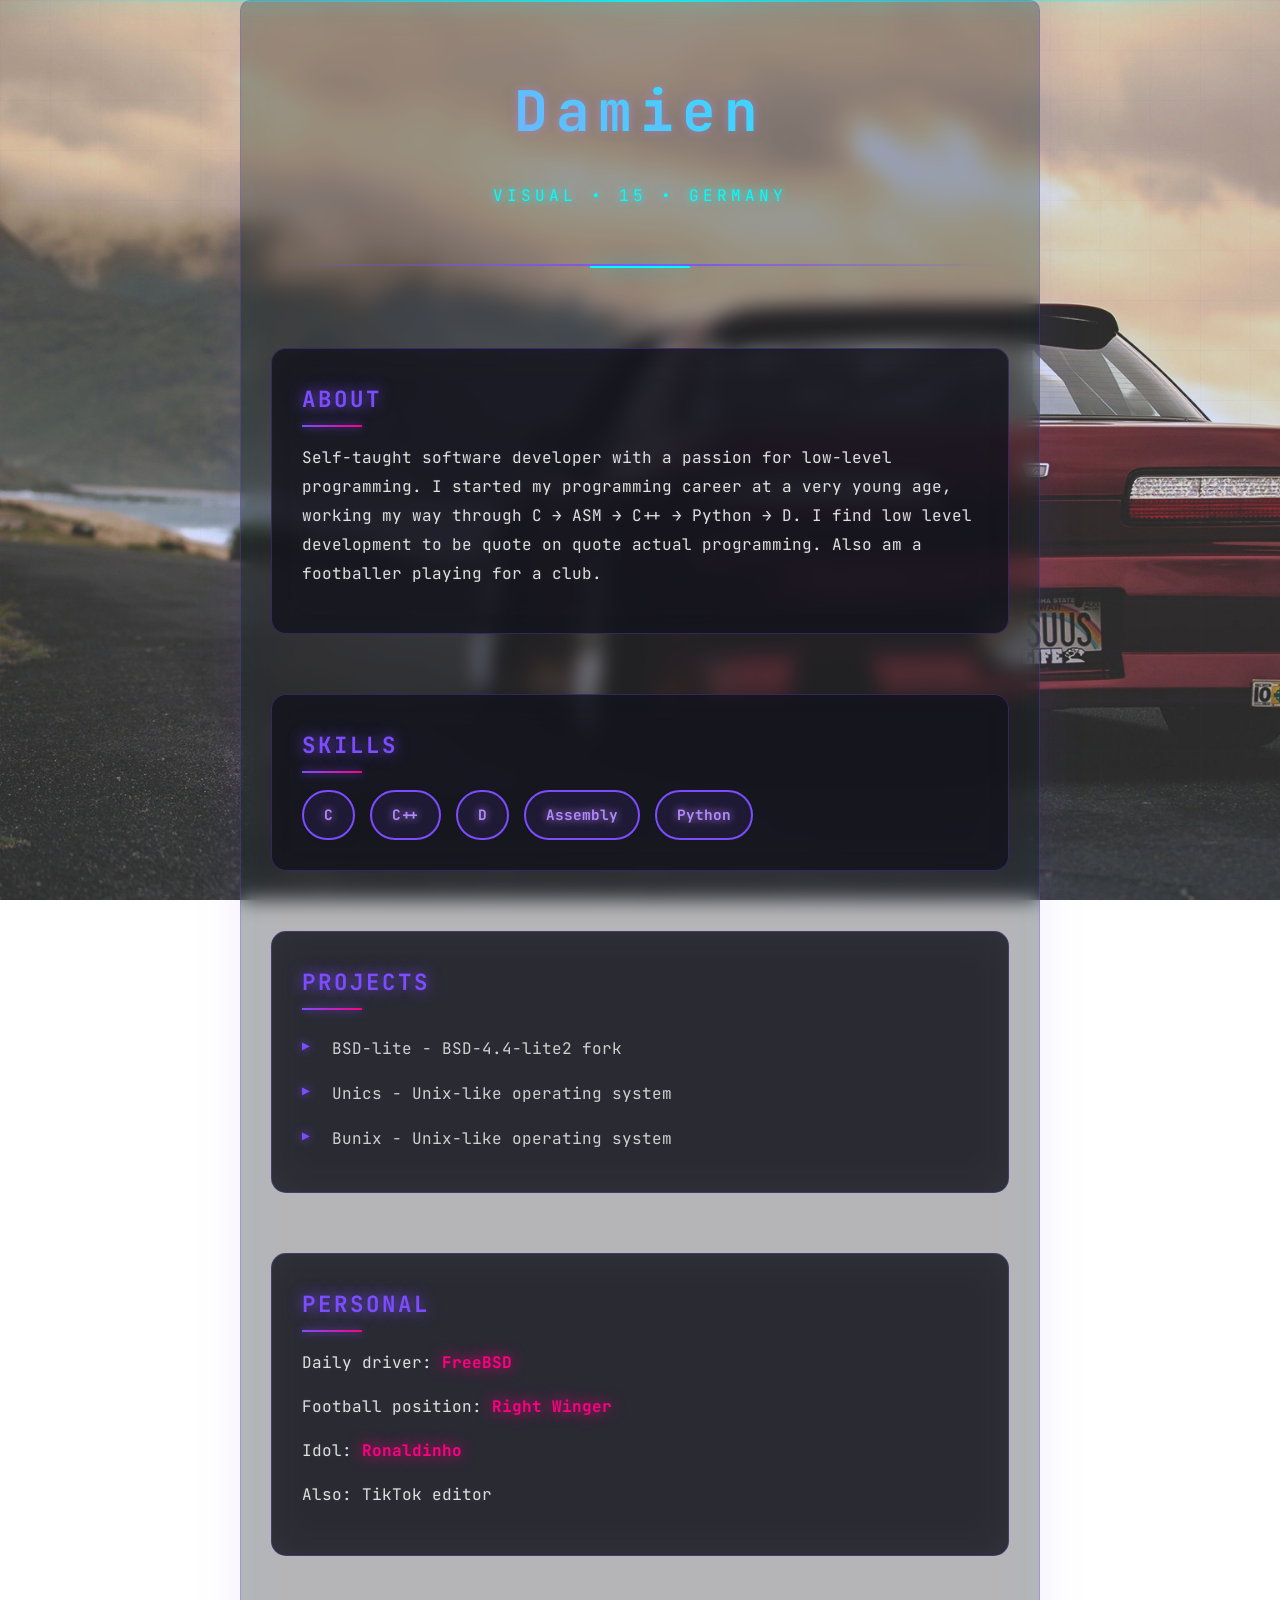
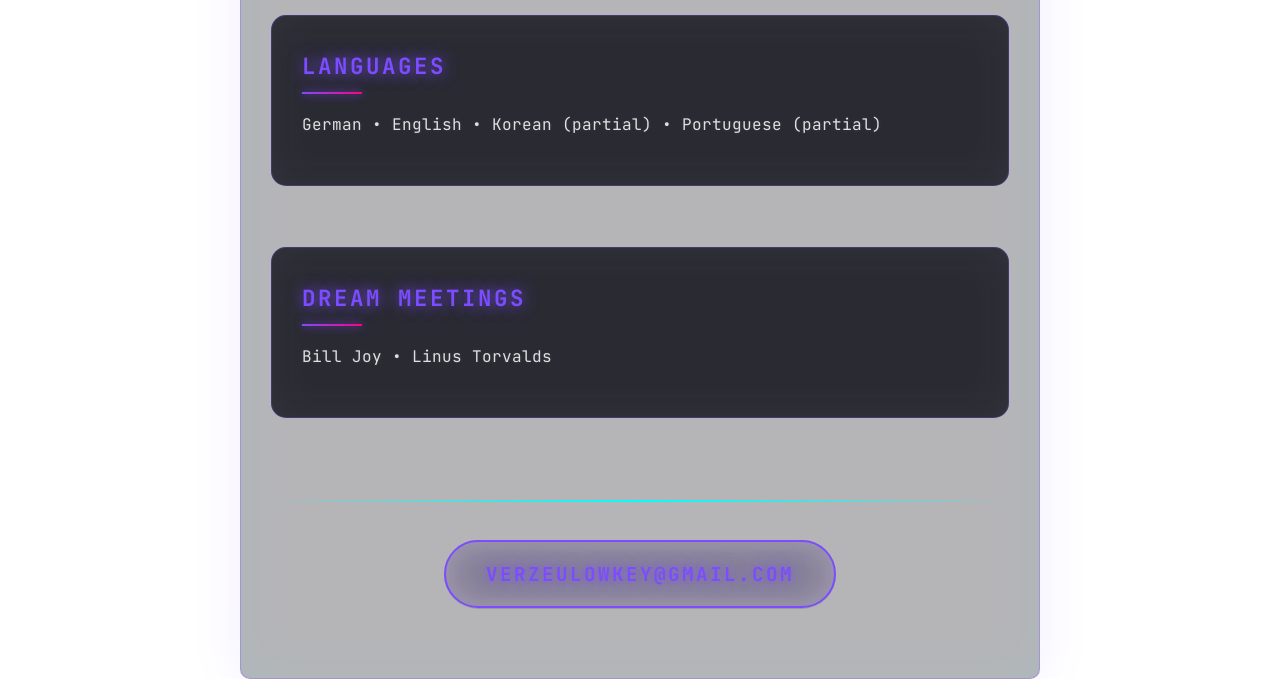
==== index.html @ 15ff168f "Update index.html" ====
<!DOCTYPE html>
<html lang="en">
<head>
    <meta charset="UTF-8">
    <meta name="viewport" content="width=device-width, initial-scale=1.0">
    <title>Damien (a.k.a Visual) - About Me</title>
    <link rel="stylesheet" href="style.css">
</head>
<body>
    <div class="container">
        <header>
            <h1>Damien</h1>
            <p class="subtitle">Visual • 15 • Germany</p>
        </header>

        <section>
            <h2>About</h2>
            <p>Self-taught software developer with a passion for low-level programming. I started my programming career at a very young age, working my way through C → ASM → C++ → Python → D. I find low level development to be quote on quote actual programming.
            Also am a footballer playing for a club.
            </p>
        </section>

        <section>
            <h2>Skills</h2>
            <div class="skills">
                <span class="skill">C</span>
                <span class="skill">C++</span>
                <span class="skill">D</span>
                <span class="skill">Assembly</span>
                <span class="skill">Python</span>
            </div>
        </section>

        <section>
            <h2>Projects</h2>
            <ul>
                <li>BSD-lite - BSD-4.4-lite2 fork</li>
                <li>Unics - Unix-like operating system</li>
                <li>Bunix - Unix-like operating system</li>
            </ul>
        </section>

        <section>
            <h2>Personal</h2>
            <p>Daily driver: <span class="highlight">FreeBSD</span></p>
            <p>Football position: <span class="highlight">Right Winger</span></p>
            <p>Idol: <span class="highlight">Ronaldinho</span></p>
            <p>Also: TikTok editor</p>
        </section>

        <section>
            <h2>Languages</h2>
            <p>German • English • Korean (partial) • Portuguese (partial)</p>
        </section>

        <section>
            <h2>Dream Meetings</h2>
            <p>Bill Joy • Linus Torvalds</p>
        </section>

        <footer>
            <a href="mailto:verzeulowkey@gmail.com" class="contact">verzeulowkey@gmail.com</a>
        </footer>
    </div>
</body>
</html>
---- style.css ----
/* Import custom font */
@import url('https://fonts.googleapis.com/css2?family=JetBrains+Mono:wght@300;400;700&display=swap');

:root {
    --primary-purple: #b388ff;
    --accent-purple: #7c4dff;
    --bright-purple: #536dfe;
    --neon-cyan: #00ffff;
    --neon-pink: #ff0080;
    --dark-bg: #0a0a0a;
    --card-bg: rgba(20, 20, 30, 0.8);
    --border-glow: rgba(124, 77, 255, 0.3);
    --text-shadow: 0 0 10px rgba(179, 136, 255, 0.5);
}

* {
    margin: 0;
    padding: 0;
    box-sizing: border-box;
}

body {
    font-family: 'JetBrains Mono', 'Courier New', monospace;
    background: url('background.jpg') no-repeat center center fixed;
    background-size: cover;
    color: #fff;
    min-height: 100vh;
    overflow-x: hidden;
    line-height: 1.8;
    position: relative;
}

@keyframes drift {
    from { transform: translateY(0px) translateX(0px); }
    to { transform: translateY(-2000px) translateX(-100px); }
}

@keyframes twinkle {
    0%, 100% { opacity: 0.2; }
    50% { opacity: 0.6; }
}

@keyframes pulse {
    0%, 100% { opacity: 0.2; filter: blur(0px); }
    50% { opacity: 0.4; filter: blur(1px); }
}

@keyframes sparkle {
    0%, 100% { opacity: 0.1; transform: scale(1); }
    50% { opacity: 0.3; transform: scale(1.2); }
}

/* Cyberpunk grid overlay */
body::before {
    content: '';
    position: fixed;
    top: 0;
    left: 0;
    width: 100%;
    height: 100%;
    background-image: 
        linear-gradient(rgba(124, 77, 255, 0.03) 1px, transparent 1px),
        linear-gradient(90deg, rgba(124, 77, 255, 0.03) 1px, transparent 1px);
    background-size: 50px 50px;
    pointer-events: none;
    z-index: 0;
}

/* Scanning line effect */
body::after {
    content: '';
    position: fixed;
    top: 0;
    left: 0;
    width: 100%;
    height: 2px;
    background: linear-gradient(90deg, transparent, var(--neon-cyan), transparent);
    animation: scan 4s linear infinite;
    z-index: 2;
    opacity: 0.8;
    box-shadow: 0 0 20px var(--neon-cyan);
}

@keyframes scan {
    0% { top: 0; opacity: 1; }
    100% { top: 100vh; opacity: 0; }
}

.container {
    position: relative;
    max-width: 800px;
    margin: 0 auto;
    padding: 60px 30px;
    z-index: 1;
    backdrop-filter: blur(10px);
    background: rgba(10, 10, 20, 0.3);
    border-radius: 10px;
    border: 1px solid var(--border-glow);
    box-shadow: 
        0 0 50px rgba(124, 77, 255, 0.1),
        inset 0 0 50px rgba(0, 255, 255, 0.05);
}

header {
    text-align: center;
    margin-bottom: 80px;
    padding-bottom: 40px;
    border-bottom: 2px solid transparent;
    background: linear-gradient(90deg, transparent, var(--accent-purple), transparent) bottom;
    background-size: 100% 2px;
    background-repeat: no-repeat;
    position: relative;
}

header::after {
    content: '';
    position: absolute;
    bottom: -2px;
    left: 50%;
    transform: translateX(-50%);
    width: 100px;
    height: 2px;
    background: var(--neon-cyan);
    box-shadow: 0 0 20px var(--neon-cyan);
    animation: headerPulse 2s ease-in-out infinite;
}

@keyframes headerPulse {
    0%, 100% { width: 100px; opacity: 0.8; }
    50% { width: 200px; opacity: 1; }
}

h1 {
    font-size: 3.5em;
    font-weight: 700;
    letter-spacing: 8px;
    background: linear-gradient(45deg, var(--primary-purple), var(--neon-cyan), var(--neon-pink), var(--accent-purple));
    background-size: 300% 300%;
    -webkit-background-clip: text;
    background-clip: text;
    -webkit-text-fill-color: transparent;
    margin-bottom: 20px;
    animation: gradientShift 6s ease-in-out infinite, textGlow 3s ease-in-out infinite alternate;
    text-shadow: var(--text-shadow);
}

@keyframes gradientShift {
    0% { background-position: 0% 50%; }
    50% { background-position: 100% 50%; }
    100% { background-position: 0% 50%; }
}

@keyframes textGlow {
    0% { filter: brightness(1) drop-shadow(0 0 10px rgba(179, 136, 255, 0.3)); }
    100% { filter: brightness(1.2) drop-shadow(0 0 20px rgba(179, 136, 255, 0.6)); }
}

.subtitle {
    color: var(--neon-cyan);
    letter-spacing: 4px;
    font-size: 1em;
    text-transform: uppercase;
    animation: subtitleFlicker 4s linear infinite;
    text-shadow: 0 0 10px var(--neon-cyan);
}

@keyframes subtitleFlicker {
    0%, 94%, 96%, 100% { opacity: 1; }
    95% { opacity: 0.3; }
}

section {
    margin-bottom: 60px;
    padding: 30px;
    background: var(--card-bg);
    border-radius: 15px;
    border: 1px solid var(--border-glow);
    backdrop-filter: blur(20px);
    transition: all 0.5s cubic-bezier(0.4, 0, 0.2, 1);
    position: relative;
    overflow: hidden;
}

section::before {
    content: '';
    position: absolute;
    top: 0;
    left: -100%;
    width: 100%;
    height: 2px;
    background: linear-gradient(90deg, transparent, var(--neon-cyan), transparent);
    transition: left 0.5s ease;
}

section:hover::before {
    left: 100%;
}

section:hover {
    transform: translateY(-10px) scale(1.02);
    box-shadow: 
        0 20px 40px rgba(124, 77, 255, 0.2),
        0 0 100px rgba(0, 255, 255, 0.1),
        inset 0 0 50px rgba(124, 77, 255, 0.05);
    border-color: var(--neon-cyan);
}

h2 {
    color: var(--accent-purple);
    font-size: 1.4em;
    margin-bottom: 25px;
    text-transform: uppercase;
    letter-spacing: 3px;
    font-weight: 700;
    position: relative;
    text-shadow: 0 0 15px var(--accent-purple);
}

h2::after {
    content: '';
    position: absolute;
    bottom: -8px;
    left: 0;
    width: 60px;
    height: 2px;
    background: linear-gradient(90deg, var(--accent-purple), var(--neon-pink));
    box-shadow: 0 0 10px var(--accent-purple);
}

p {
    color: #e0e0e0;
    margin-bottom: 15px;
    text-shadow: 0 0 5px rgba(255, 255, 255, 0.1);
    transition: color 0.3s ease;
}

section:hover p {
    color: #fff;
}

ul {
    list-style: none;
    padding-left: 0;
}

ul li {
    color: #d0d0d0;
    padding: 8px 0;
    padding-left: 30px;
    position: relative;
    transition: all 0.3s ease;
}

ul li:before {
    content: "▶";
    position: absolute;
    left: 0;
    color: var(--accent-purple);
    font-size: 0.8em;
    animation: arrowPulse 2s ease-in-out infinite;
    text-shadow: 0 0 10px var(--accent-purple);
}

@keyframes arrowPulse {
    0%, 100% { transform: scale(1); opacity: 0.8; }
    50% { transform: scale(1.2); opacity: 1; }
}

ul li:hover {
    color: var(--neon-cyan);
    text-shadow: 0 0 10px var(--neon-cyan);
    transform: translateX(10px);
}

.skills {
    display: flex;
    flex-wrap: wrap;
    gap: 15px;
}

.skill {
    border: 2px solid var(--accent-purple);
    color: var(--primary-purple);
    padding: 10px 20px;
    border-radius: 25px;
    font-size: 0.9em;
    font-weight: 700;
    transition: all 0.4s cubic-bezier(0.4, 0, 0.2, 1);
    position: relative;
    overflow: hidden;
    text-shadow: 0 0 10px var(--primary-purple);
    backdrop-filter: blur(10px);
    background: rgba(124, 77, 255, 0.1);
}

.skill::before {
    content: '';
    position: absolute;
    top: 0;
    left: -100%;
    width: 100%;
    height: 100%;
    background: linear-gradient(90deg, transparent, rgba(0, 255, 255, 0.3), transparent);
    transition: left 0.5s ease;
}

.skill:hover {
    background: var(--accent-purple);
    color: #000;
    box-shadow: 
        0 0 30px var(--accent-purple),
        0 0 60px rgba(0, 255, 255, 0.5);
    transform: translateY(-5px) scale(1.05);
    text-shadow: none;
}

.skill:hover::before {
    left: 100%;
}

.highlight {
    color: var(--neon-pink);
    font-weight: bold;
    text-shadow: 0 0 15px var(--neon-pink);
    animation: highlightGlow 3s ease-in-out infinite alternate;
}

@keyframes highlightGlow {
    0% { text-shadow: 0 0 15px var(--neon-pink); }
    100% { text-shadow: 0 0 25px var(--neon-pink), 0 0 35px var(--neon-pink); }
}

footer {
    margin-top: 80px;
    text-align: center;
    padding-top: 40px;
    border-top: 2px solid transparent;
    background: linear-gradient(90deg, transparent, var(--neon-cyan), transparent) top;
    background-size: 100% 2px;
    background-repeat: no-repeat;
}

.contact {
    color: var(--accent-purple);
    text-decoration: none;
    font-size: 1.2em;
    letter-spacing: 2px;
    font-weight: 700;
    transition: all 0.4s cubic-bezier(0.4, 0, 0.2, 1);
    display: inline-block;
    padding: 15px 40px;
    border: 2px solid var(--accent-purple);
    border-radius: 50px;
    position: relative;
    overflow: hidden;
    text-transform: uppercase;
    text-shadow: 0 0 15px var(--accent-purple);
    backdrop-filter: blur(20px);
    background: rgba(124, 77, 255, 0.1);
}

.contact::before {
    content: '';
    position: absolute;
    top: 50%;
    left: 50%;
    width: 0;
    height: 0;
    background: radial-gradient(circle, var(--neon-cyan), transparent 70%);
    transition: all 0.4s ease;
    transform: translate(-50%, -50%);
}

.contact:hover {
    background: var(--accent-purple);
    color: #000;
    box-shadow: 
        0 0 50px var(--accent-purple),
        0 0 100px rgba(0, 255, 255, 0.3);
    transform: translateY(-8px) scale(1.1);
    text-shadow: none;
    border-color: var(--neon-cyan);
}

.contact:hover::before {
    width: 300px;
    height: 300px;
}

/* Enhanced scroll animations */
section {
    opacity: 0;
    animation: slideInFromBottom 1s cubic-bezier(0.4, 0, 0.2, 1) forwards;
}

section:nth-child(2) { animation-delay: 0.1s; }
section:nth-child(3) { animation-delay: 0.2s; }
section:nth-child(4) { animation-delay: 0.3s; }
section:nth-child(5) { animation-delay: 0.4s; }
section:nth-child(6) { animation-delay: 0.5s; }
section:nth-child(7) { animation-delay: 0.6s; }

@keyframes slideInFromBottom {
    0% {
        opacity: 0;
        transform: translateY(50px) scale(0.9);
    }
    100% {
        opacity: 1;
        transform: translateY(0) scale(1);
    }
}

/* Responsive design with enhanced mobile experience */
@media (max-width: 768px) {
    h1 {
        font-size: 2.5em;
        letter-spacing: 4px;
    }
    
    .container {
        padding: 30px 20px;
        margin: 10px;
        border-radius: 15px;
    }
    
    section {
        padding: 20px;
        margin-bottom: 40px;
    }
    
    .skills {
        gap: 10px;
    }
    
    .skill {
        padding: 8px 16px;
        font-size: 0.8em;
    }
    
    .contact {
        padding: 12px 30px;
        font-size: 1em;
    }
}

@media (max-width: 480px) {
    h1 {
        font-size: 2em;
        letter-spacing: 2px;
    }
    
    .container {
        margin: 5px;
    }
    
    section {
        padding: 15px;
    }
    
    h2 {
        font-size: 1.2em;
        letter-spacing: 2px;
    }
}

/* Accessibility enhancements */
@media (prefers-reduced-motion: reduce) {
    *, *::before, *::after {
        animation-duration: 0.01ms !important;
        animation-iteration-count: 1 !important;
        transition-duration: 0.01ms !important;
    }
    
    .stars, .stars2, .stars3 {
        animation: none;
    }
    
    body::after {
        display: none;
    }
}

/* High contrast mode support */
@media (prefers-contrast: high) {
    :root {
        --primary-purple: #ffffff;
        --accent-purple: #ffffff;
        --neon-cyan: #ffffff;
        --border-glow: rgba(255, 255, 255, 0.5);
    }
    
    section {
        border: 2px solid #ffffff;
    }
}
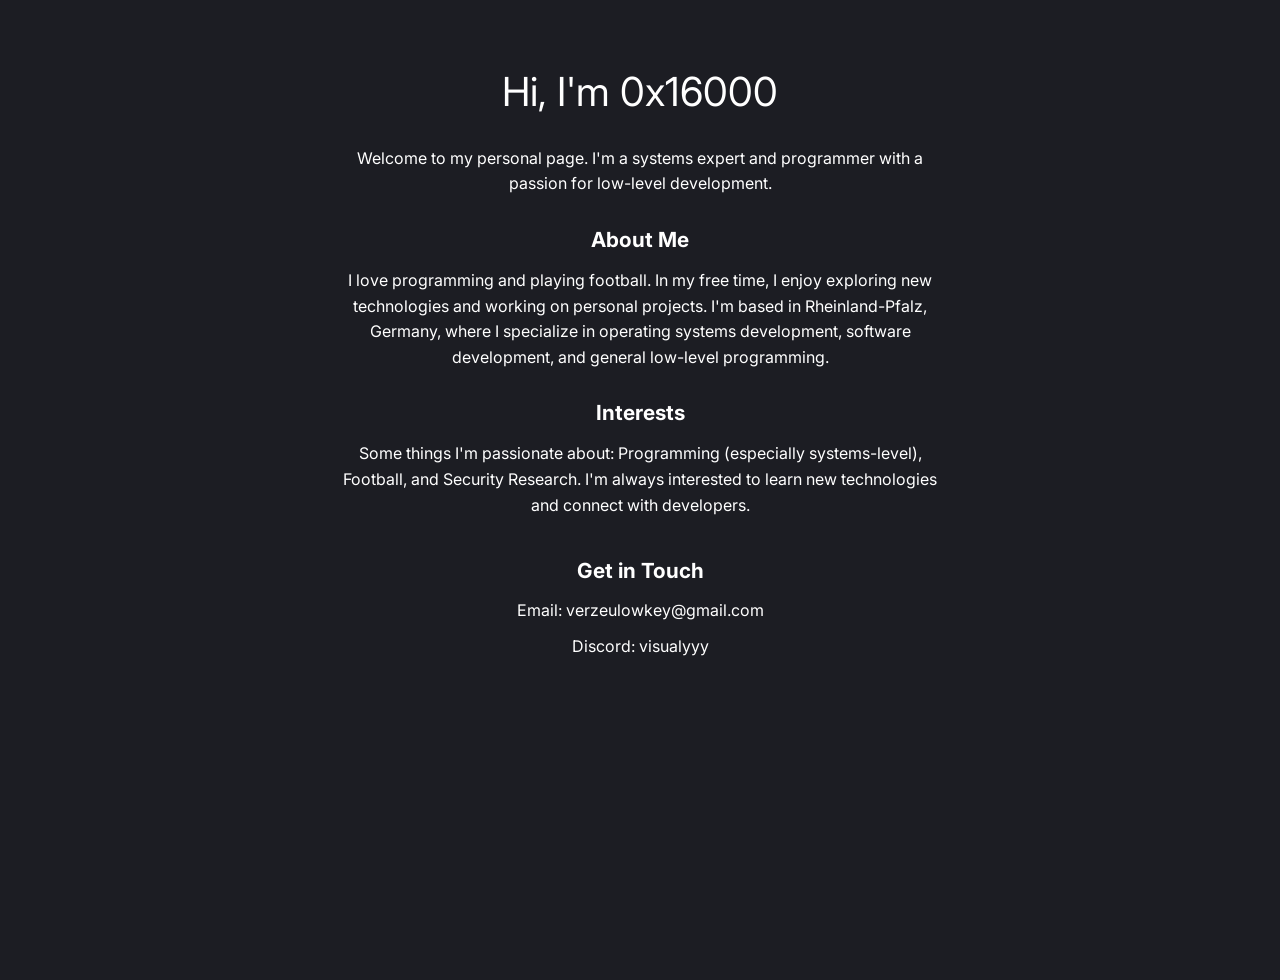
==== commit 111dadb9: "Rename main.html to index.html" ====
--- a/index.html
+++ b/index.html
@@ -3,64 +3,68 @@
 <head>
     <meta charset="UTF-8">
     <meta name="viewport" content="width=device-width, initial-scale=1.0">
-    <title>Damien (a.k.a Visual) - About Me</title>
-    <link rel="stylesheet" href="style.css">
+    <title>About Me</title>
+    <style>
+        @import url('https://fonts.googleapis.com/css2?family=Inter:wght@400;500;600&display=swap');
+        
+        body {
+            font-family: 'gg sans', 'Inter', -apple-system, BlinkMacSystemFont, sans-serif;
+            background: #1C1D23;
+            color: white;
+            margin: 0;
+            padding: 40px 20px;
+            min-height: 100vh;
+        }
+        
+        .container {
+            max-width: 600px;
+            margin: 0 auto;
+            text-align: center;
+        }
+        
+        h1 {
+            font-size: 2.5em;
+            margin-bottom: 30px;
+            font-weight: normal;
+        }
+        
+        h2 {
+            font-size: 1.3em;
+            margin: 30px 0 15px 0;
+        }
+        
+        p {
+            font-size: 1em;
+            line-height: 1.6;
+            margin-bottom: 20px;
+        }
+        
+        .contact {
+            margin-top: 40px;
+        }
+        
+        .contact p {
+            margin: 10px 0;
+        }
+    </style>
 </head>
 <body>
     <div class="container">
-        <header>
-            <h1>Damien</h1>
-            <p class="subtitle">Visual • 15 • Germany</p>
-        </header>
-
-        <section>
-            <h2>About</h2>
-            <p>Self-taught software developer with a passion for low-level programming. I started my programming career at a very young age, working my way through C → ASM → C++ → Python → D. I find low level development to be quote on quote actual programming.
-            Also am a footballer playing for a club.
-            </p>
-        </section>
-
-        <section>
-            <h2>Skills</h2>
-            <div class="skills">
-                <span class="skill">C</span>
-                <span class="skill">C++</span>
-                <span class="skill">D</span>
-                <span class="skill">Assembly</span>
-                <span class="skill">Python</span>
-            </div>
-        </section>
-
-        <section>
-            <h2>Projects</h2>
-            <ul>
-                <li>BSD-lite - BSD-4.4-lite2 fork</li>
-                <li>Unics - Unix-like operating system</li>
-                <li>Bunix - Unix-like operating system</li>
-            </ul>
-        </section>
-
-        <section>
-            <h2>Personal</h2>
-            <p>Daily driver: <span class="highlight">FreeBSD</span></p>
-            <p>Football position: <span class="highlight">Right Winger</span></p>
-            <p>Idol: <span class="highlight">Ronaldinho</span></p>
-            <p>Also: TikTok editor</p>
-        </section>
-
-        <section>
-            <h2>Languages</h2>
-            <p>German • English • Korean (partial) • Portuguese (partial)</p>
-        </section>
-
-        <section>
-            <h2>Dream Meetings</h2>
-            <p>Bill Joy • Linus Torvalds</p>
-        </section>
-
-        <footer>
-            <a href="mailto:verzeulowkey@gmail.com" class="contact">verzeulowkey@gmail.com</a>
-        </footer>
+        <h1>Hi, I'm 0x16000</h1>
+        
+        <p>Welcome to my personal page. I'm a systems expert and programmer with a passion for low-level development.</p>
+        
+        <h2>About Me</h2>
+        <p>I love programming and playing football. In my free time, I enjoy exploring new technologies and working on personal projects. I'm based in Rheinland-Pfalz, Germany, where I specialize in operating systems development, software development, and general low-level programming.</p>
+        
+        <h2>Interests</h2>
+        <p>Some things I'm passionate about: Programming (especially systems-level), Football, and Security Research. I'm always interested to learn new technologies and connect with developers.</p>
+        
+        <div class="contact">
+            <h2>Get in Touch</h2>
+            <p>Email: verzeulowkey@gmail.com</p>
+            <p>Discord: visualyyy</p>
+        </div>
     </div>
 </body>
 </html>
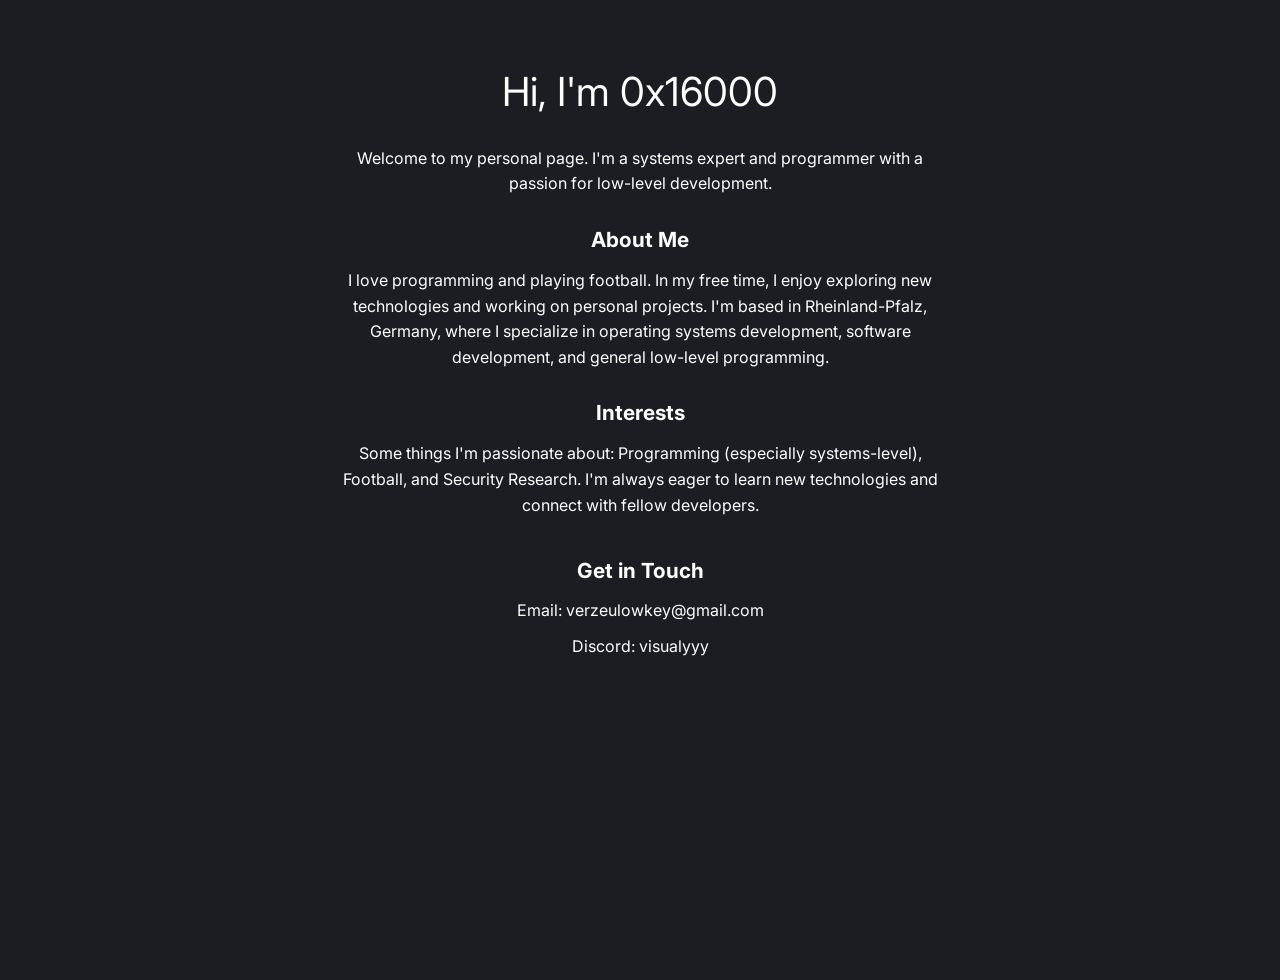
==== commit 949ea61b: "Update index.html" ====
--- a/index.html
+++ b/index.html
@@ -4,6 +4,10 @@
     <meta charset="UTF-8">
     <meta name="viewport" content="width=device-width, initial-scale=1.0">
     <title>About Me</title>
+    <!-- External CSS Files -->
+    <link rel="stylesheet" href="page.css">
+    
+    <!-- Basic styling and fonts -->
     <style>
         @import url('https://fonts.googleapis.com/css2?family=Inter:wght@400;500;600&display=swap');
         
@@ -49,6 +53,10 @@
     </style>
 </head>
 <body>
+    <!-- Custom cursor elements -->
+    <div class="cursor"></div>
+    <div class="cursor-dot"></div>
+    
     <div class="container">
         <h1>Hi, I'm 0x16000</h1>
         
@@ -58,7 +66,7 @@
         <p>I love programming and playing football. In my free time, I enjoy exploring new technologies and working on personal projects. I'm based in Rheinland-Pfalz, Germany, where I specialize in operating systems development, software development, and general low-level programming.</p>
         
         <h2>Interests</h2>
-        <p>Some things I'm passionate about: Programming (especially systems-level), Football, and Security Research. I'm always interested to learn new technologies and connect with developers.</p>
+        <p>Some things I'm passionate about: Programming (especially systems-level), Football, and Security Research. I'm always eager to learn new technologies and connect with fellow developers.</p>
         
         <div class="contact">
             <h2>Get in Touch</h2>
@@ -66,5 +74,19 @@
             <p>Discord: visualyyy</p>
         </div>
     </div>
+    
+    <script>
+        // Custom cursor functionality
+        const cursor = document.querySelector('.cursor');
+        const cursorDot = document.querySelector('.cursor-dot');
+        
+        document.addEventListener('mousemove', (e) => {
+            cursor.style.left = e.clientX + 'px';
+            cursor.style.top = e.clientY + 'px';
+            
+            cursorDot.style.left = e.clientX + 'px';
+            cursorDot.style.top = e.clientY + 'px';
+        });
+    </script>
 </body>
 </html>
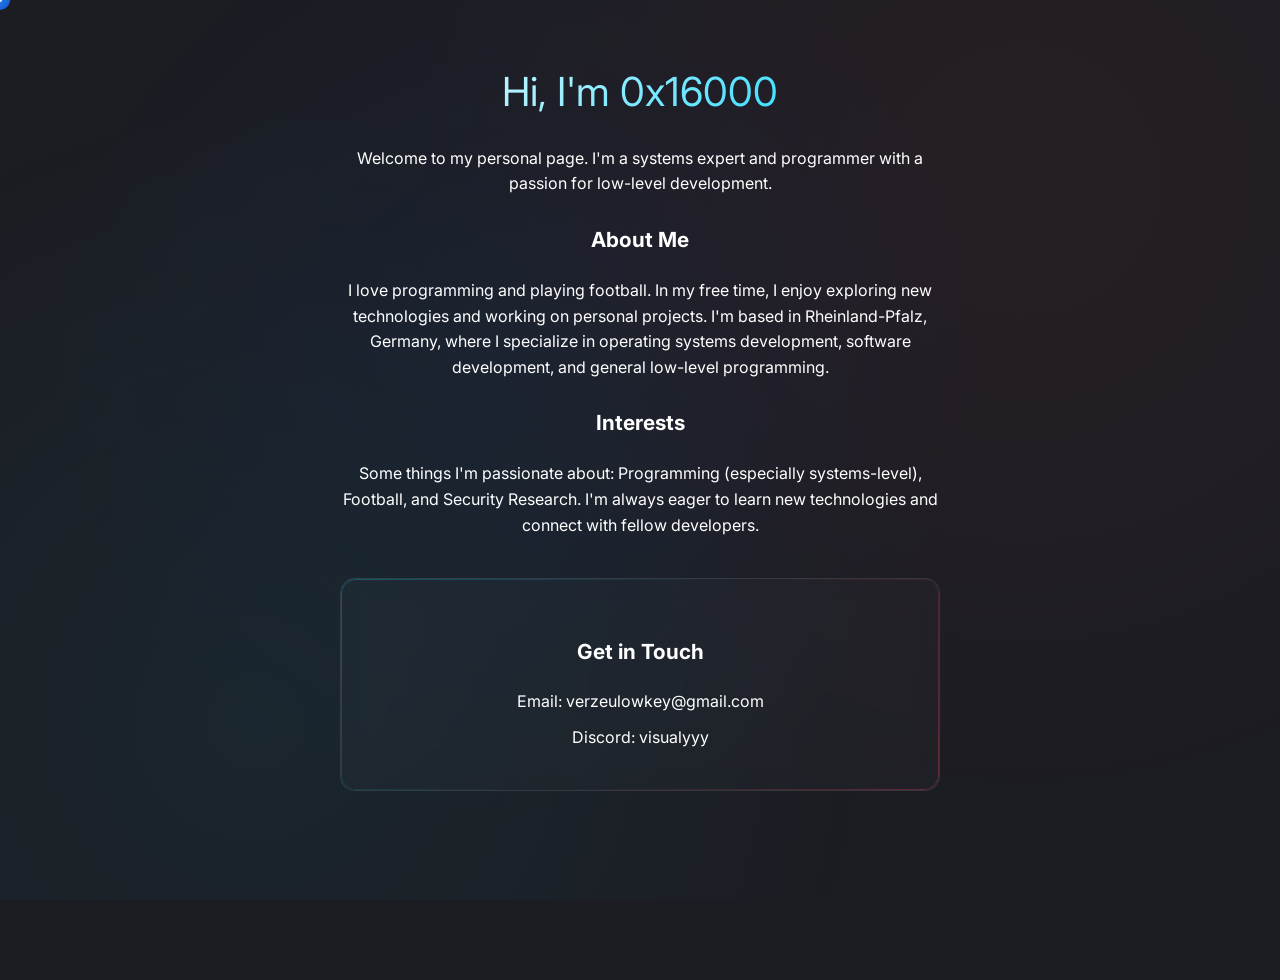
==== commit 2537ae46: "Update index.html" ====
--- a/index.html
+++ b/index.html
@@ -5,7 +5,8 @@
     <meta name="viewport" content="width=device-width, initial-scale=1.0">
     <title>About Me</title>
     <!-- External CSS Files -->
-    <link rel="stylesheet" href="page.css">
+    <link rel="stylesheet" href="css/page.css">
+    <link rel="stylesheet" href="css/theme.css">
     
     <!-- Basic styling and fonts -->
     <style>
--- a/css/page.css
+++ b/css/page.css
@@ -0,0 +1,116 @@
+* {
+    transition: all 0.3s cubic-bezier(0.4, 0, 0.2, 1);
+}
+
+body {
+    scroll-behavior: smooth;
+    overflow-x: hidden;
+}
+
+.container {
+    animation: fadeInUp 0.8s ease-out;
+}
+
+h1, h2, h3, p {
+    opacity: 0;
+    animation: fadeInUp 0.6s ease-out forwards;
+}
+
+h1 {
+    animation-delay: 0.1s;
+    transform: translateY(30px);
+}
+
+h2 {
+    animation-delay: 0.2s;
+    transform: translateY(20px);
+}
+
+p {
+    animation-delay: 0.3s;
+    transform: translateY(15px);
+}
+
+.contact {
+    animation-delay: 0.4s;
+}
+
+h1:hover, h2:hover {
+    transform: translateY(-2px);
+    text-shadow: 0 4px 8px rgba(255, 255, 255, 0.1);
+}
+
+p:hover {
+    transform: translateX(5px);
+    opacity: 0.9;
+}
+
+a {
+    position: relative;
+    text-decoration: none;
+    color: inherit;
+    transition: all 0.3s ease;
+}
+
+a::after {
+    content: '';
+    position: absolute;
+    bottom: -2px;
+    left: 0;
+    width: 0;
+    height: 2px;
+    background: linear-gradient(90deg, #00d4ff, #0066ff);
+    transition: width 0.3s ease;
+}
+
+a:hover::after {
+    width: 100%;
+}
+
+a:hover {
+    color: #00d4ff;
+    transform: translateY(-1px);
+}
+
+@keyframes fadeInUp {
+    from {
+        opacity: 0;
+        transform: translateY(30px);
+    }
+    to {
+        opacity: 1;
+        transform: translateY(0);
+    }
+}
+
+@keyframes fadeIn {
+    from {
+        opacity: 0;
+    }
+    to {
+        opacity: 1;
+    }
+}
+
+::-webkit-scrollbar {
+    width: 8px;
+}
+
+::-webkit-scrollbar-track {
+    background: rgba(255, 255, 255, 0.1);
+}
+
+::-webkit-scrollbar-thumb {
+    background: rgba(255, 255, 255, 0.3);
+    border-radius: 4px;
+    transition: background 0.3s ease;
+}
+
+::-webkit-scrollbar-thumb:hover {
+    background: rgba(255, 255, 255, 0.5);
+}
+
+::selection {
+    background: rgba(0, 212, 255, 0.3);
+    color: white;
+}
--- a/css/theme.css
+++ b/css/theme.css
@@ -0,0 +1,188 @@
+* {
+    cursor: none !important;
+}
+
+.cursor {
+    position: fixed;
+    top: 0;
+    left: 0;
+    width: 20px;
+    height: 20px;
+    background: linear-gradient(135deg, #00d4ff, #0066ff);
+    border-radius: 50%;
+    pointer-events: none;
+    z-index: 9999;
+    mix-blend-mode: difference;
+    transition: transform 0.1s ease;
+    transform: translate(-50%, -50%);
+}
+
+.cursor-dot {
+    position: fixed;
+    top: 0;
+    left: 0;
+    width: 4px;
+    height: 4px;
+    background: white;
+    border-radius: 50%;
+    pointer-events: none;
+    z-index: 10000;
+    transform: translate(-50%, -50%);
+    transition: transform 0.05s ease;
+}
+
+body:hover .cursor {
+    transform: translate(-50%, -50%) scale(1.5);
+}
+
+a:hover ~ .cursor,
+h1:hover ~ .cursor,
+h2:hover ~ .cursor {
+    transform: translate(-50%, -50%) scale(2);
+    background: linear-gradient(135deg, #ff4757, #ff3742);
+}
+
+body {
+    background: linear-gradient(135deg, #1C1D23 0%, #2C2D33 100%);
+    position: relative;
+    overflow-x: hidden;
+}
+
+body::before {
+    content: '';
+    position: fixed;
+    top: 0;
+    left: 0;
+    width: 100%;
+    height: 100%;
+    background: 
+        radial-gradient(circle at 20% 80%, rgba(0, 212, 255, 0.05) 0%, transparent 50%),
+        radial-gradient(circle at 80% 20%, rgba(255, 71, 87, 0.05) 0%, transparent 50%),
+        radial-gradient(circle at 40% 40%, rgba(0, 102, 255, 0.05) 0%, transparent 50%);
+    pointer-events: none;
+    z-index: -1;
+}
+
+h1 {
+    background: linear-gradient(135deg, #ffffff, #00d4ff);
+    -webkit-background-clip: text;
+    -webkit-text-fill-color: transparent;
+    background-clip: text;
+    position: relative;
+}
+
+h1::after {
+    content: attr(data-text);
+    position: absolute;
+    top: 0;
+    left: 0;
+    background: linear-gradient(135deg, #00d4ff, #0066ff);
+    -webkit-background-clip: text;
+    -webkit-text-fill-color: transparent;
+    background-clip: text;
+    opacity: 0;
+    transition: opacity 0.3s ease;
+}
+
+h1:hover::after {
+    opacity: 1;
+}
+
+h2 {
+    position: relative;
+    padding-bottom: 10px;
+}
+
+h2::after {
+    content: '';
+    position: absolute;
+    bottom: 0;
+    left: 50%;
+    transform: translateX(-50%);
+    width: 0;
+    height: 2px;
+    background: linear-gradient(90deg, transparent, #00d4ff, transparent);
+    transition: width 0.5s ease;
+    box-shadow: 0 0 10px rgba(0, 212, 255, 0.5);
+}
+
+h2:hover::after {
+    width: 100%;
+}
+
+.contact {
+    position: relative;
+    padding: 30px;
+    border-radius: 15px;
+    background: rgba(255, 255, 255, 0.02);
+    border: 1px solid rgba(255, 255, 255, 0.1);
+    backdrop-filter: blur(10px);
+}
+
+.contact::before {
+    content: '';
+    position: absolute;
+    inset: 0;
+    border-radius: 15px;
+    padding: 1px;
+    background: linear-gradient(135deg, rgba(0, 212, 255, 0.3), transparent, rgba(255, 71, 87, 0.3));
+    mask: linear-gradient(#fff 0 0) content-box, linear-gradient(#fff 0 0);
+    mask-composite: exclude;
+    pointer-events: none;
+}
+
+.particles {
+    position: fixed;
+    top: 0;
+    left: 0;
+    width: 100%;
+    height: 100%;
+    pointer-events: none;
+    z-index: -1;
+}
+
+.particle {
+    position: absolute;
+    width: 2px;
+    height: 2px;
+    background: rgba(0, 212, 255, 0.6);
+    border-radius: 50%;
+    animation: float 6s infinite linear;
+}
+
+.particle:nth-child(2n) {
+    background: rgba(255, 71, 87, 0.4);
+    animation-duration: 8s;
+}
+
+.particle:nth-child(3n) {
+    background: rgba(0, 102, 255, 0.5);
+    animation-duration: 10s;
+}
+
+@keyframes float {
+    0% {
+        transform: translateY(100vh) rotate(0deg);
+        opacity: 0;
+    }
+    10% {
+        opacity: 1;
+    }
+    90% {
+        opacity: 1;
+    }
+    100% {
+        transform: translateY(-10px) rotate(360deg);
+        opacity: 0;
+    }
+}
+
+@media (max-width: 768px) {
+    .cursor, .cursor-dot {
+        display: none;
+    }
+    
+    * {
+        cursor: auto !important;
+    }
+}
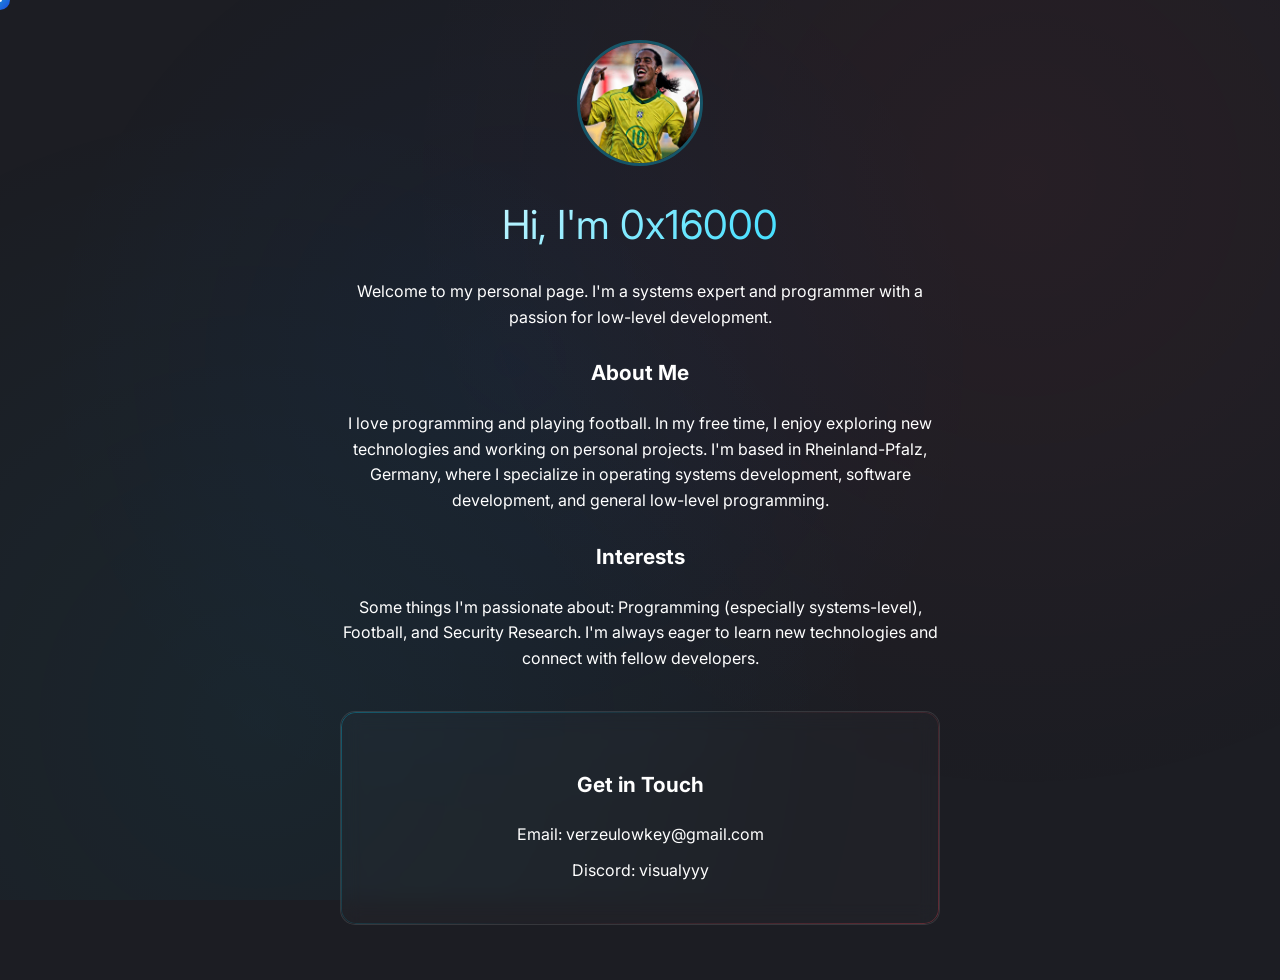
==== commit a9cb49b1: "Update index.html" ====
--- a/index.html
+++ b/index.html
@@ -51,6 +51,25 @@
         .contact p {
             margin: 10px 0;
         }
+        
+        .profile-picture {
+            margin-bottom: 30px;
+        }
+        
+        .profile-picture img {
+            width: 120px;
+            height: 120px;
+            border-radius: 50%;
+            border: 3px solid rgba(0, 212, 255, 0.3);
+            transition: all 0.3s ease;
+            object-fit: cover;
+        }
+        
+        .profile-picture img:hover {
+            border-color: rgba(0, 212, 255, 0.8);
+            transform: scale(1.05);
+            box-shadow: 0 0 20px rgba(0, 212, 255, 0.4);
+        }
     </style>
 </head>
 <body>
@@ -59,6 +78,10 @@
     <div class="cursor-dot"></div>
     
     <div class="container">
+        <div class="profile-picture">
+            <img src="pfp.png" alt="0x16000's Profile Picture">
+        </div>
+        
         <h1>Hi, I'm 0x16000</h1>
         
         <p>Welcome to my personal page. I'm a systems expert and programmer with a passion for low-level development.</p>
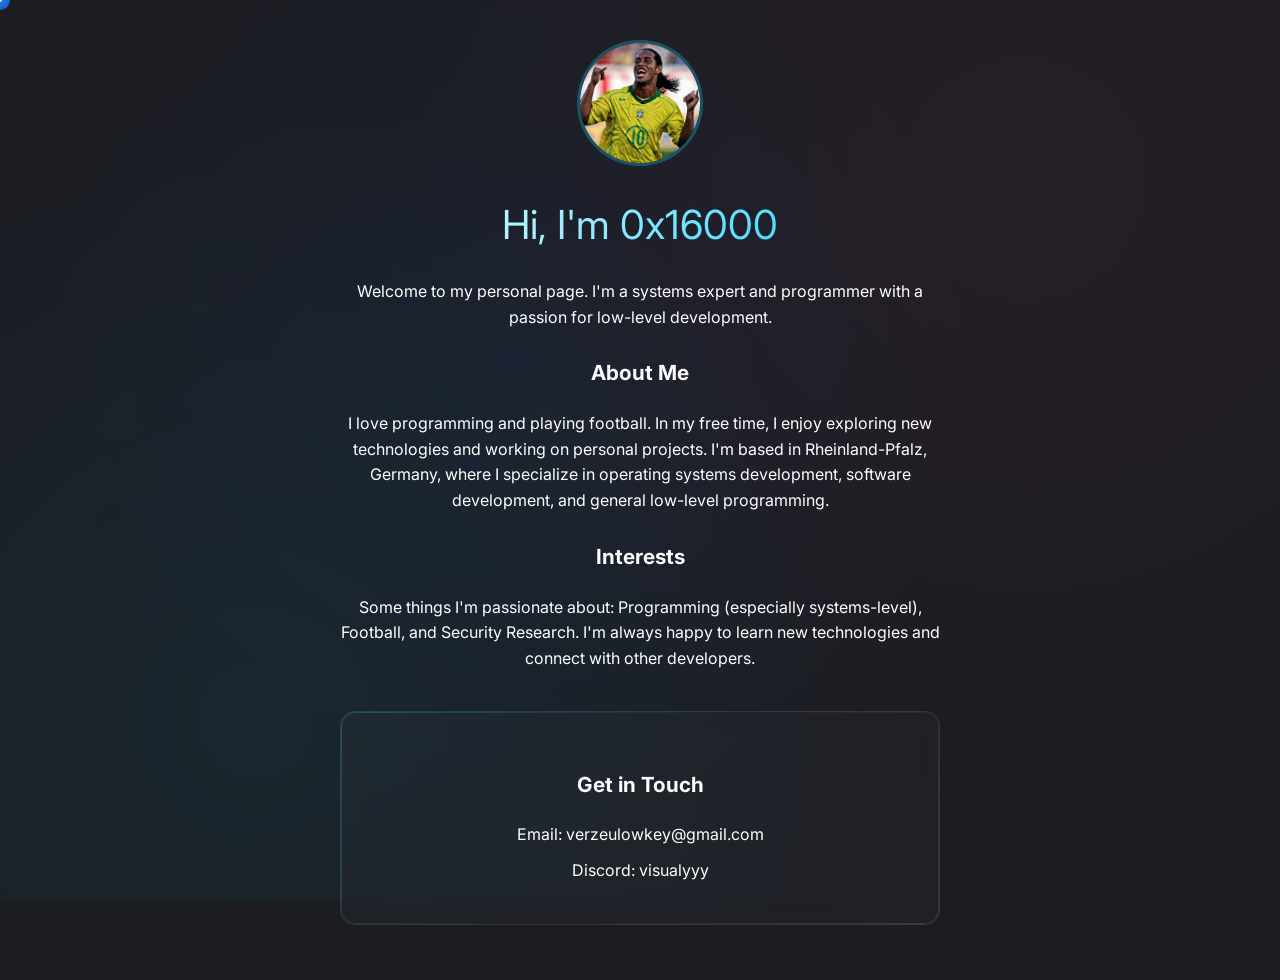
==== commit 7b769cef: "Update index.html" ====
--- a/index.html
+++ b/index.html
@@ -90,7 +90,7 @@
         <p>I love programming and playing football. In my free time, I enjoy exploring new technologies and working on personal projects. I'm based in Rheinland-Pfalz, Germany, where I specialize in operating systems development, software development, and general low-level programming.</p>
         
         <h2>Interests</h2>
-        <p>Some things I'm passionate about: Programming (especially systems-level), Football, and Security Research. I'm always eager to learn new technologies and connect with fellow developers.</p>
+        <p>Some things I'm passionate about: Programming (especially systems-level), Football, and Security Research. I'm always happy to learn new technologies and connect with other developers.</p>
         
         <div class="contact">
             <h2>Get in Touch</h2>
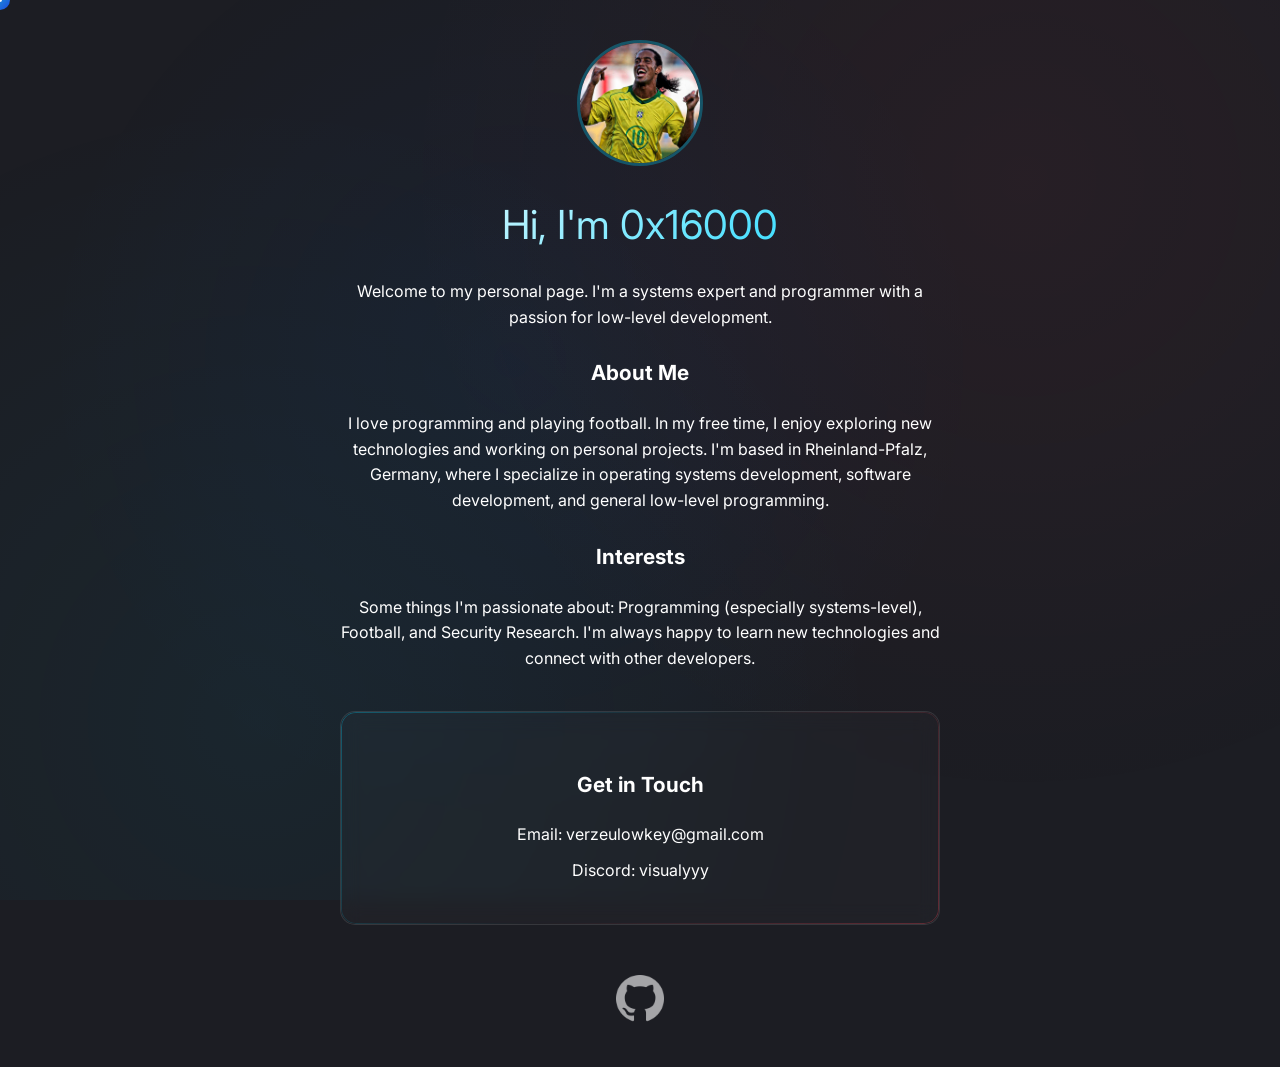
==== commit 4fe7d815: "Update index.html" ====
--- a/index.html
+++ b/index.html
@@ -70,6 +70,24 @@
             transform: scale(1.05);
             box-shadow: 0 0 20px rgba(0, 212, 255, 0.4);
         }
+        
+        .github-link {
+            margin-top: 50px;
+            display: inline-block;
+        }
+        
+        .github-link img {
+            width: 48px;
+            height: 48px;
+            opacity: 0.6;
+            transition: all 0.3s ease;
+            cursor: pointer;
+        }
+        
+        .github-link:hover img {
+            opacity: 1;
+            transform: scale(1.2);
+        }
     </style>
 </head>
 <body>
@@ -97,6 +115,10 @@
             <p>Email: verzeulowkey@gmail.com</p>
             <p>Discord: visualyyy</p>
         </div>
+        
+        <a href="https://github.com/0x16000" target="_blank" class="github-link">
+            <img src="github.png" alt="GitHub Profile">
+        </a>
     </div>
     
     <script>
